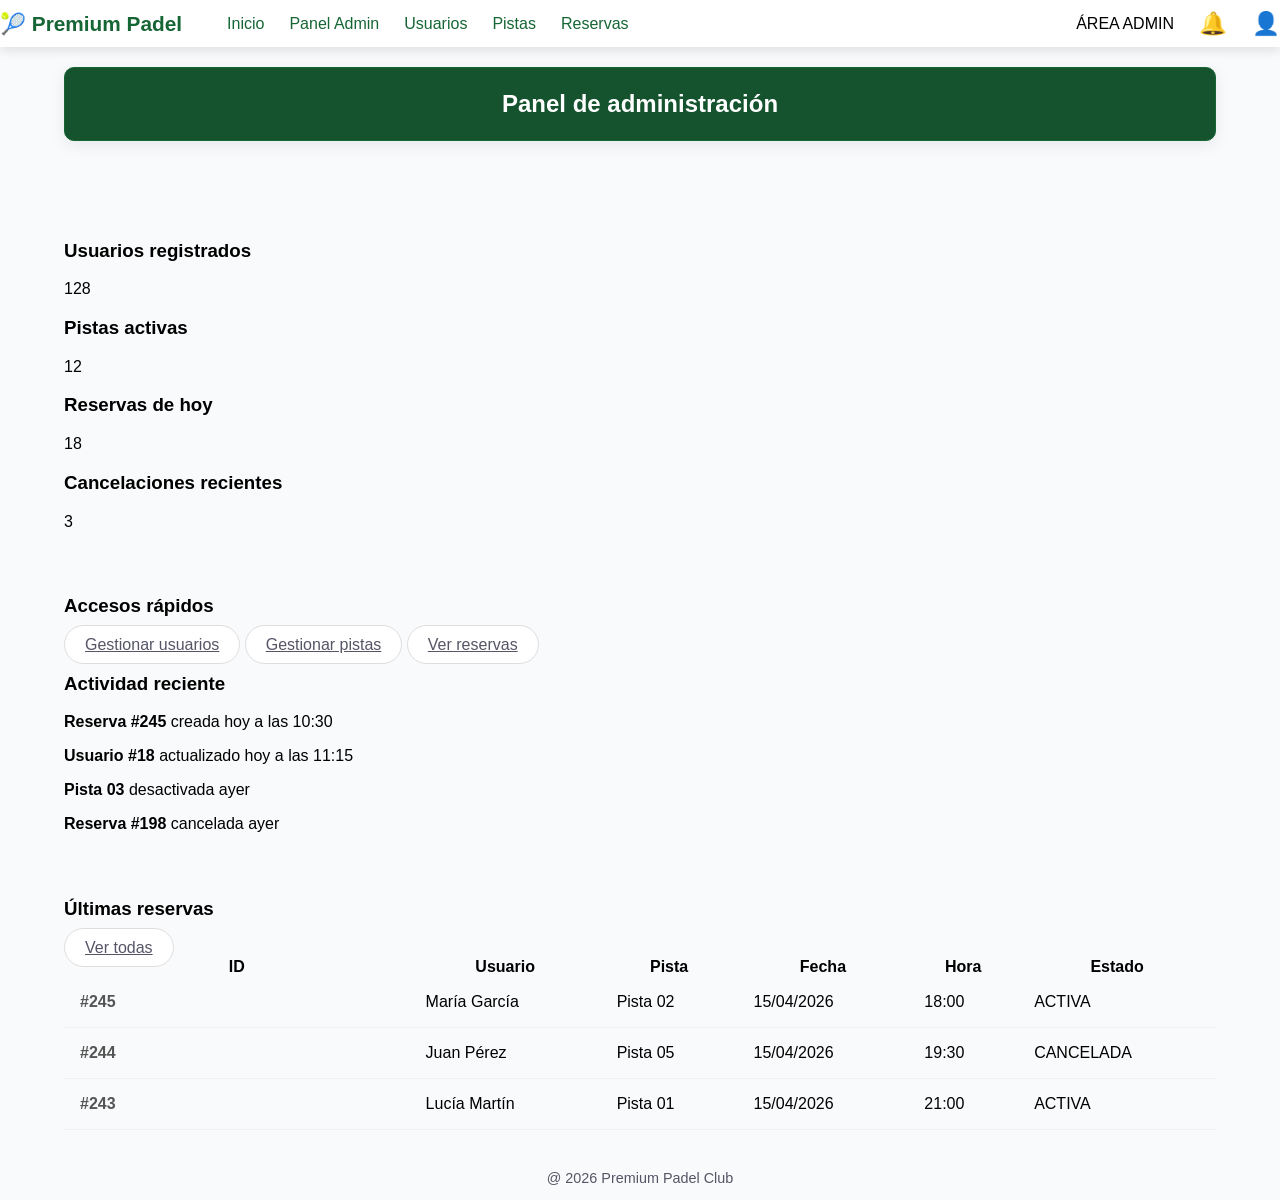
==== mvc/src/main/resources/static/admin.html @ 9adef2c6 "primer commit" ====
<!DOCTYPE html>
<html lang="es">
    <head>
        <meta charset="UTF-8">
        <meta name="viewport" content="width=device-width, initial-scale=1.0">
        <title>Panel de admin</title>
        <link rel="stylesheet" href="styles.css">
        <link rel="icon" type="image/png" href="src/Captura de pantalla 2026-04-15 171537.png">
    </head>
    <body>
        <header class="cabecera">
            <div class="nav-grupo">
                <span class="logo">&#127934 Premium Padel</span>
                <a href="index.html" class="nav-link">Inicio</a>
                <a href="admin.html" class="nav-link">Panel Admin</a>
                <a href="adminUsuarios.html" class="nav-link">Usuarios</a>
                <a href="adminPistas.html" class="nav-link">Pistas</a>
                <a href="adminReservas.html" class="nav-link">Reservas</a>
            </div>
            <div class="nav-grupo">
                <span class="admin-badge">ÁREA ADMIN</span>
                <a href="notificaciones.html" class="nav-link icono">&#128276</a>
                <a href="perfil.html" class="nav-link icono">&#128100</a>
            </div>
        </header>
        <div class="espacio"></div>
        <main class="contenedor-principal admin-dashboard">
            <section class="intro">
                <h2>Panel de administración</h2>
            </section>
            <div class="espacio"></div>
            <section class="admin-resumen">
                <article class="admin-card-resumen">
                    <h3>Usuarios registrados</h3>
                    <p class="dato-admin">128</p>
                </article>

                <article class="admin-card-resumen">
                    <h3>Pistas activas</h3>
                    <p class="dato-admin">12</p>
                </article>

                <article class="admin-card-resumen">
                    <h3>Reservas de hoy</h3>
                    <p class="dato-admin">18</p>
                </article>

                <article class="admin-card-resumen">
                    <h3>Cancelaciones recientes</h3>
                    <p class="dato-admin">3</p>
                </article>
            </section>

            <section class="admin-panel-central">
                <article class="admin-bloque">
                    <div class="admin-bloque-cabecera">
                        <h3>Accesos rápidos</h3>
                    </div>
                    <div class="admin-acciones">
                        <a href="adminUsuarios.html" class="btn-filtro">Gestionar usuarios</a>
                        <a href="adminPistas.html" class="btn-filtro">Gestionar pistas</a>
                        <a href="adminReservas.html" class="btn-filtro">Ver reservas</a>
                    </div>
                </article>

                <article class="admin-bloque">
                    <div class="admin-bloque-cabecera">
                        <h3>Actividad reciente</h3>
                    </div>
                    <div class="admin-actividad">
                        <p><strong>Reserva #245</strong> creada hoy a las 10:30</p>
                        <p><strong>Usuario #18</strong> actualizado hoy a las 11:15</p>
                        <p><strong>Pista 03</strong> desactivada ayer</p>
                        <p><strong>Reserva #198</strong> cancelada ayer</p>
                    </div>
                </article>
            </section>
            <section class="admin-bloque admin-tabla-bloque">
                <div class="admin-bloque-cabecera">
                    <h3>Últimas reservas</h3>
                    <a href="adminReservas.html" class="btn-filtro">Ver todas</a>
                </div>

                <div class="tabla-admin-wrapper">
                    <table class="tabla-admin">
                        <thead>
                            <tr>
                                <th>ID</th>
                                <th>Usuario</th>
                                <th>Pista</th>
                                <th>Fecha</th>
                                <th>Hora</th>
                                <th>Estado</th>
                            </tr>
                        </thead>
                        <tbody>
                            <tr>
                                <td>#245</td>
                                <td>María García</td>
                                <td>Pista 02</td>
                                <td>15/04/2026</td>
                                <td>18:00</td>
                                <td><span class="estado-admin estado-activa">ACTIVA</span></td>
                            </tr>
                            <tr>
                                <td>#244</td>
                                <td>Juan Pérez</td>
                                <td>Pista 05</td>
                                <td>15/04/2026</td>
                                <td>19:30</td>
                                <td><span class="estado-admin estado-cancelada">CANCELADA</span></td>
                            </tr>
                            <tr>
                                <td>#243</td>
                                <td>Lucía Martín</td>
                                <td>Pista 01</td>
                                <td>15/04/2026</td>
                                <td>21:00</td>
                                <td><span class="estado-admin estado-activa">ACTIVA</span></td>
                            </tr>
                        </tbody>
                    </table>
                </div>
            </section>
        </main>
    </body>        
    <footer class="login-footer">
        <p>@ 2026 Premium Padel Club</p>
    </footer>
</html>
---- mvc/src/main/resources/static/styles.css ----
.contenedor-principal{
    width: 90%;
    max-width: 1240px;
    margin: 0 auto 40px auto;
}

.mapa{
    width: 100%;
    height:600px;
    margin-bottom: 30px;
}

.mapa img{
    width: 100%;
    height: 100%;
    object-fit: contain;
    padding-bottom: 30px;
}

.mapa h2{
    color: #166534;
    text-align: center;
}


.filtro-oculto{
    display: none;
}

.menu-filtros{
    display: flex;
    justify-content: center;
    gap: 15px;
    margin: 60px 10px;
    flex-wrap: wrap;
}

.btn-filtro{
    padding: 10px 20px;
    background-color: #fff;
    border: 1px solid #ddd;
    border-radius: 20px;
    cursor: pointer;
    font-weight: 500;
    color: #556;
    transition: all 0.3s ease;
}

.btn-filtro:hover{
    border-color: #166534;
    color:#166534;
}

#filtro-todas:checked ~ .menu-filtros label[for="filtro-todas"],
#filtro-interior:checked ~ .menu-filtros label[for="filtro-interior"],
#filtro-techo:checked ~ .menu-filtros label[for="filtro-techo"],
#filtro-sin:checked ~ .menu-filtros label[for="filtro-sin"],
#filtro-actuales:checked ~ .menu-filtros label[for="filtro-actuales"],
#filtro-anteriores:checked ~ .menu-filtros label[for="filtro-anteriores"],
#filtro-todas:checked ~ .menu-filtros label[for="filtro-todas"]{
    background-color: #166534;
    color: white;
    border-color: #166534;
}

#filtro-interior:checked ~ .pistas .card:not(.tipo-interior){
    display: none;
}

#filtro-techo:checked ~ .pistas .card:not(.tipo-techo){
    display: none;
}

#filtro-sin:checked ~ .pistas .card:not(.tipo-sin){
    display: none;
}

#filtro-anteriores:checked ~ .lista-reservas .card-reserva:not(.tipo-anterior){
    display: none;
}
#filtro-actuales:checked ~ .lista-reservas .card-reserva:not(.tipo-actual){
    display: none;
}

.pistas{
    width: 90%;
    max-width: 1240px;
    display: grid;
    margin: 0 auto;
    grid-template-columns: 1fr;
    grid-template-rows: auto;
    position: relative;
    column-gap: 20px;
}

@media only screen and (max-width: 899px){
    .cabecera{
        flex-direction: column;
        grid-area: 20px;
        padding: 20px 10px;
        text-align: center;
    }

    .nav-grupo{
        flex-direction: column;
        width: 100%;
        gap: 15px;
    }

    .logo{
        margin-right: 0;
        margin-bottom: 5px;
        font-size: 1.5rem;
    }

    .nav-link{
        font-size: 1.1rem;
        width: 100%;
    }
}
@media only screen and (min-width: 900px){
    .pistas{
        grid-template-columns: repeat(2, 1fr);
    }
}
@media only screen and (min-width: 1500px){
    .pistas{
        grid-template-columns:repeat(3, 1fr);
    }
}

.info-pist{
    display: flex;
    justify-content: space-between;
    align-items: center;
    margin: 0;
    border: 1px solid #eee;
    padding: 10px 10px;
}

.card{
    display: flex;
    flex-direction: column;
    width:100%;
    border-radius: 10px;
    box-shadow: 0 4px 15px rgba(0,0,0,0.05);
    overflow: hidden;
    margin-bottom: 40px;
}

.imagen-pist{
    position: relative;
    width: 100%;
    height: 220px;
    overflow: hidden;
    margin: 0;
}

.foto-principal, .foto-secundaria{
    position: absolute;
    top: 0;
    left: 0;
    width: 100%;
    height: 100%;
    object-fit: cover;
    object-position: center;
    transition: opacity 0.3s ease;
}

.foto-secundaria{
    opacity: 0;
}

.flecha{
    position: absolute;
    top: 50%;
    transform: translateY(-50%);
    z-index: 10;
    background-color: #ddd4;
    width: 35px;
    height: 35px;
    border: none;
    cursor: pointer;
}

.flecha:hover{
    background-color: white;
}

.pasar-derecha{
    right: 10px;
}

.pasar-izquierda{
    left: 10px;
}

.pasar-derecha:focus ~ .foto-secundaria{
    opacity: 1;
}

.pasar-derecha:focus ~ .foto-principal{
    opacity: 0;
}

.flecha:focus{
    outline: none;
}
.horarios{
    display: grid;
    grid-template-columns: repeat(3, 1fr);
    padding: 15px 15px;
    position: relative;
}

.hora-disponible{
    background-color: #ada;
    border: none;
    border-radius: 2px;
    cursor: pointer;
    color: #fff;
    padding: 10px;
}

.hora-ocupada{
    background-color: #daa;
    border: none;
    border-radius: 2px;
    color: #ddd;
    padding: 10px;
}

.hora-disponible:hover{
    border: 1px solid #166534;
    color: #166534;
}

/*Login*/
body {
  margin: 0;
  font-family: sans-serif;
  background-color: #f9fafb;
}

.login-container {
  max-width: 420px;
  margin: 80px auto;
  background-color: #fff;
  border: 1px solid #eee;
  border-radius: 10px;
  box-shadow: 0 4px 15px rgba(0,0,0,0.05);
  padding: 2.5rem 2rem;
}

.login-container h2 {
  color: #166534;
  text-align: center;
  margin-bottom: 1.8rem;
}

.form-group {
  display: flex;
  flex-direction: column;
  margin-bottom: 1.2rem;
}

.form-group label {
  margin-bottom: 0.4rem;
  font-weight: 500;
  color: #556;
}

.form-group input {
  padding: 0.65rem 0.9rem;
  border: 1px solid #ddd;
  border-radius: 20px;   /* mismo radio que btn-filtro */
  font-size: 1rem;
  color: #333;
  transition: border-color 0.3s ease;
  outline: none;
}

.form-group input:focus {
  border-color: #166534;
}

.btn-login {
  width: 100%;
  padding: 10px 20px;
  background-color: #166534;
  color: white;
  border: 1px solid #166534;
  border-radius: 20px;
  cursor: pointer;
  font-weight: 500;
  font-size: 1rem;
  transition: all 0.3s ease;
  margin-top: 0.5rem;
}

.btn-login:hover {
  background-color: #fff;
  color: #166534;
}

.login-footer {
  text-align: center;
  margin-top: 1.2rem;
  color: #556;
  font-size: 0.9rem;
}

.login-footer a {
  color: #166534;
  text-decoration: none;
  font-weight: 500;
}

.login-footer a:hover {
  text-decoration: underline;
}

.footer {
  text-align: center;
  padding: 1rem;
  margin-top: 2rem;
  color: #888;
  font-size: 0.8rem;
}

.footer-link {
  color: #aaa;
  text-decoration: none;
}

.footer-link:hover {
  color: #166534;
  text-decoration: underline;
}

/*SignIn*/
.Signin-container {
  max-width: 420px;
  margin: 60px auto;
  background-color: #fff;
  border: 1px solid #eee;
  border-radius: 10px;
  box-shadow: 0 4px 15px rgba(0,0,0,0.05);
  padding: 2.5rem 2rem;
}

.Signin-container h2 {
  color: #166534;
  text-align: center;
  margin-bottom: 1.8rem;
}

.card-reserva{
    display: flex;
    justify-content: space-between;
    align-items: center;
    background-color: #fff;
    border: 1px solid #ddd;
    border-radius: 10px;
    padding: 25px;
    box-shadow: 0 4px 15px rgba(0,0,0,0.05);
    transition: transform 0.2s ease, box-shadow 0.2s ease;
}

.card-reserva:hover{
    transform: translateY(-2px);
    box-shadow: 0 8px 15px rgba(0,0,0,0.08);
}

.reserva-info{
    display: flex;
    flex-direction: column;
    gap: 8px;
}

.reserva-info h3{
    margin: 0;
    color: #166534;
    font-size: 1.25rem;
}

.fecha{
    font-weight: 600;
    color: #166534;
    font-size: 1rem;
}
.btn-cancelar, .btn-accion, .btn-cancelar-antiguo{
    padding: 10px 18px;
    border-radius: 8px;
    border: none;
    cursor: pointer;
    transition: all 0.2s ease;
}

.btn-accion.pagar{
    background-color: #166534;
    color: white;
    box-shadow: 0 2px 4px rgba(22, 101, 52, 0.2);
}

.btn-accion.pagar:hover{
    background-color: #14532d;
}

.btn-cancelar{
    background-color: transparent;
    color: #dc2626;
    border: 1px solid #fca5a5;
}
.btn-cancelar:hover{
    color: #fef2f2;
    border-color: #dc2626;
}


.lista-reservas{
    display: flex;
    flex-direction: column;
    gap: 20px;
    width: 90%;
    max-width: 900px;
    margin: 0 auto;
}

.reserva-estado{
    display: flex;
    align-items: center;
    gap: 10px;
}

.btn-cancelar-antiguo{
    background-color: #fca5a5;
    border: 1px solid #fca5a5;
    color: #ddd;
    padding: 10px;
    cursor: not-allowed;
}

.intro{
    display: flex;
    flex-direction: column;
    background-color: #14532d;
    color: white;
    text-align: center;
    border-radius: 10px;
    padding: 2px 2px;
    border: 1px solid #166534;
    box-shadow: 0 4px 15px rgba(0,0,0,0.08);
}

.tipo-anterior{
    background-color: #ddd;
}

.fecha-reserva{
    margin: 0 auto;
    margin-top: 10px;
    padding: 10px 2px;
    border: 1px solid rgba(0,0,0,0.05);
    border-radius: 10px;
    box-shadow: 0 4px 15px rgba(0,0,0,0.08);
    width: 90%;
    text-align: center;
}

.cabecera{
    background-color: #fff;
    padding: 10px 0;
    box-shadow: 0 4px 10px rgba(0,0,0,0.1);
    width: 100%;
    box-sizing: border-box;

    display: flex;
    flex-direction: row;
    justify-content: space-between;
    align-items: center;

    position: sticky;
    top: 0;
    z-index: 1000;
}

.nav-grupo{
    display: flex;
    flex-direction: row;
    align-items: center;
    gap: 25px;
}

.logo{
    font-size: 1.3rem;
    font-weight: 800;
    color: #166534;
    margin-right: 20px;
    white-space: nowrap;
}

.nav-link{
    color: #166534;
    text-decoration: none;
    font-size: 1rem;
    transition: all 0.2s ease;
}

.nav-link:hover{
    transform: scale(1.05);
}

.icono{
    font-size: 1.4rem;
}

.espacio{
    height: 20px;
}
/* 1. SECCIÓN SUPERIOR (Foto + Textos) */

.espacio-perfil {
    display: grid;
    /* Columna 1 para foto (20%), Columna 2 para textos (80%) */
    grid-template-columns: 20% 80%; 
    gap: 2rem;
    border-bottom: 1px solid #eee; 
    border-radius: 12px; /* Esquinas muy redondeadas */
    padding: 3rem 2rem; /* Mucho padding vertical para dar altura */
    margin: 2rem; /* Separación del resto de la página */
    align-items: center; /* Centrado horizontal */
    justify-content: left; /* Centrado vertical */
    text-align: left;    
}

.foto-perfil {
    grid-column: 1;
    /* Ajustamos el tamaño para que no sea gigante */
    width: 80%; 
    height: auto;
    object-fit: cover; /* Para que la foto no se deforme al ser circular */
    border-radius: 50%;
}

/* Contenedor de los textos a la derecha de la foto */
.Descripcion-pagina {
    grid-column: 2;
    display: flex;
    flex-direction: column;
    gap: 0.5rem;
    margin-left: 20px;
}
.admin-dashboard{
    display: flex;
    flex-direction: column;
    gap: 30px;
}


/* El H2 "Hola Maria" */
.Descripcion-pagina h2 {
    margin: 0;
    font-size: 1.5rem;
}

/* 2. SECCIÓN INFERIOR (Información Personal) */
.informacion-personal {
    

    width: 90%;
    display: flex;
    flex-direction: column;
    text-align: center;
    border-radius: 10px;
    padding: 2px 2px;
    margin: 0 auto; 
    border: 1px solid #166534;
    box-shadow: 0 4px 15px rgba(0,0,0,0.08);
}

.informacion-personal h3 {
    font-size: 1.8rem;
    margin-bottom: 1.5rem;
    color: #333;
    align-items: center;
}

/* Estilo de la tabla para que ocupe su propio espacio */
table {
    width: 100%;
    border-collapse: collapse;
}

td {
    padding: 1rem;
    border-bottom: 1px solid #f0f0f0;
}

/* Estilo para las etiquetas (DNI, Nombre, etc) */
td:first-child {
    font-weight: bold;
    width: 30%;
    color: #555;
}

/* Botón centrado */
.guardar-cambios {
    display: block;
    margin: 3rem auto;
    padding: 1rem 3rem;
    background-color: #239c51;
    color: white;
    border: none;
    border-radius: 8px;
    font-weight: bold;
    cursor: pointer;
}


/* El contenedor principal de la notificación */
.card-notificacion {
    background: #fff;
    border-radius: 12px;
    padding: 1.5rem;
    box-shadow: 0 4px 6px rgba(0,0,0,0.1);
    margin-bottom: 2rem;
}
.lista-reservas article:first-of-type {
    margin-top: 3rem; /* Ajusta este valor (rem o px) según el espacio que quieras */
}
/* Columna de Información (Izquierda) */
.notificacion-info {
    display: flex;
    flex-direction: column;
    gap: 1.2rem;
}

.notificacion-info h3 {
    margin: 0;
    color: #333;
    font-size: 1.2rem;
}

.fecha-notif {
    display: block;
    font-weight: bold;
    color: #1a4d2e; /* Verde Premium */
    margin-top: 0.5rem;
}

.detalle-notif {
    display: block;
    color: #666;
    font-size: 0.9rem;
    margin-bottom: 0.5rem;
}

/* Columna de Estados y Botones (Derecha) */
.notificacion-estado {
    display: flex;
    flex-direction: column;
    align-items: flex-end; /* Empuja todo a la derecha */
    gap: 1rem;
}

/* Etiquetas de estado */
.estado-notif {
    padding: 0.3rem 0.8rem;
    border-radius: 20px;
    font-size: 0.8rem;
    font-weight: bold;
}

.estado-notif.finalizado { background: #e0e0e0; color: #666; }
.estado-notif.pendiente { background: #fff3cd; color: #856404; }

/* Botones de acción */
.btn-borrar, .btn-accion {
    padding: 0.5rem 1rem;
    border-radius: 6px;
    border: none;
    cursor: pointer;
    font-weight: bold;
    transition: 0.3s ease;
}

.btn-borrar {
    background-color: #ff4d4d;
    color: white;
}

.btn-accion.pagar {
    background-color: #28a745;
    color: white;
}

.btn-borrar:hover {
    background-color: #cc0000;
}
.admin-toolbar{
    flex-wrap: wrap;
}

.admin-menu-filtros{
    justify-content: flex-start;
    margin: 0;
}

.btn-admin-principal{
    background-color: #166534;
    color: white;
    border-color: #166534;
}

.btn-admin-principal:hover{
    background-color: white;
    color: #166534;
}

.acciones-tabla{
    display: flex;
    align-items: center;
    gap: 18px;
    white-space: nowrap;
}

.accion-tabla{
    text-decoration: none;
    font-weight: 600;
    font-size: 0.95rem;
    display: inline-block;
}

.accion-tabla:hover{
    text-decoration: underline;
}

.accion-tabla.editar{
    color: #166534;
}

.estado-inactiva{
    background-color: #f3f4f6;
    color: #6b7280;
}

#admin-todas:checked ~ .admin-bloque .admin-menu-filtros label[for="admin-todas"],
#admin-activas:checked ~ .admin-bloque .admin-menu-filtros label[for="admin-activas"],
#admin-inactivas:checked ~ .admin-bloque .admin-menu-filtros label[for="admin-inactivas"]{
    background-color: #166534;
    color: white;
    border-color: #166534;
}

#admin-activas:checked ~ .admin-bloque .tabla-pistas-admin .fila-pista-admin.inactiva{
    display: none;
}

#admin-inactivas:checked ~ .admin-bloque .tabla-pistas-admin .fila-pista-admin.activa{
    display: none;
}

.admin-formulario-bloque{
    max-width: 760px;
    margin: 0 auto 40px auto;
    background-color: #fff;
    border: 1px solid #ddd;
    border-radius: 10px;
    padding: 30px;
    box-shadow: 0 4px 15px rgba(0,0,0,0.05);
}

.admin-formulario-header{
    display: flex;
    justify-content: space-between;
    align-items: center;
    gap: 15px;
    margin-bottom: 25px;
    flex-wrap: wrap;
}

.admin-formulario-header h3{
    margin: 0;
    color: #166534;
}

.admin-formulario-pista{
    display: grid;
    grid-template-columns: 1fr;
    gap: 18px;
}

@media only screen and (min-width: 800px){
    .admin-formulario-pista{
        grid-template-columns: 1fr 1fr;
    }

    .admin-formulario-acciones{
        grid-column: 1 / -1;
    }
}

.select-admin{
    padding: 0.65rem 0.9rem;
    border: 1px solid #ddd;
    border-radius: 20px;
    font-size: 1rem;
    color: #333;
    background-color: white;
    outline: none;
    transition: border-color 0.3s ease;
}

.select-admin:focus{
    border-color: #166534;
}

.admin-formulario-acciones{
    display: flex;
    justify-content: flex-end;
    gap: 15px;
    flex-wrap: wrap;
    margin-top: 10px;
    align-items: center;
}

.btn-guardar-pista{
    width: auto;
    min-width: 180px;
    margin-top: 0;
}

.cancelar-izquierda{
    margin-right: auto;
}

input[readonly]{
    background-color: #f3f4f6;
    color: #6b7280;
    cursor: not-allowed;
}

.rol-admin-badge{
    display: inline-block;
    padding: 6px 10px;
    border-radius: 20px;
    font-size: 0.85rem;
    font-weight: 600;
}

.rol-user-badge{
    background-color: #e5e7eb;
    color: #4b5563;
}

.rol-admin-badge-verde{
    background-color: #dcfce7;
    color: #166534;
}

#usuarios-todos:checked ~ .admin-bloque .admin-menu-filtros label[for="usuarios-todos"],
#usuarios-activos:checked ~ .admin-bloque .admin-menu-filtros label[for="usuarios-activos"],
#usuarios-inactivos:checked ~ .admin-bloque .admin-menu-filtros label[for="usuarios-inactivos"],
#usuarios-admins:checked ~ .admin-bloque .admin-menu-filtros label[for="usuarios-admins"],
#usuarios-users:checked ~ .admin-bloque .admin-menu-filtros label[for="usuarios-users"]{
    background-color: #166534;
    color: white;
    border-color: #166534;
}

#usuarios-activos:checked ~ .admin-bloque .tabla-usuarios-admin .fila-usuario-admin.inactivo{
    display: none;
}

#usuarios-inactivos:checked ~ .admin-bloque .tabla-usuarios-admin .fila-usuario-admin.activo{
    display: none;
}

#usuarios-admins:checked ~ .admin-bloque .tabla-usuarios-admin .fila-usuario-admin:not(.rol-admin){
    display: none;
}

#usuarios-users:checked ~ .admin-bloque .tabla-usuarios-admin .fila-usuario-admin:not(.rol-user){
    display: none;
}
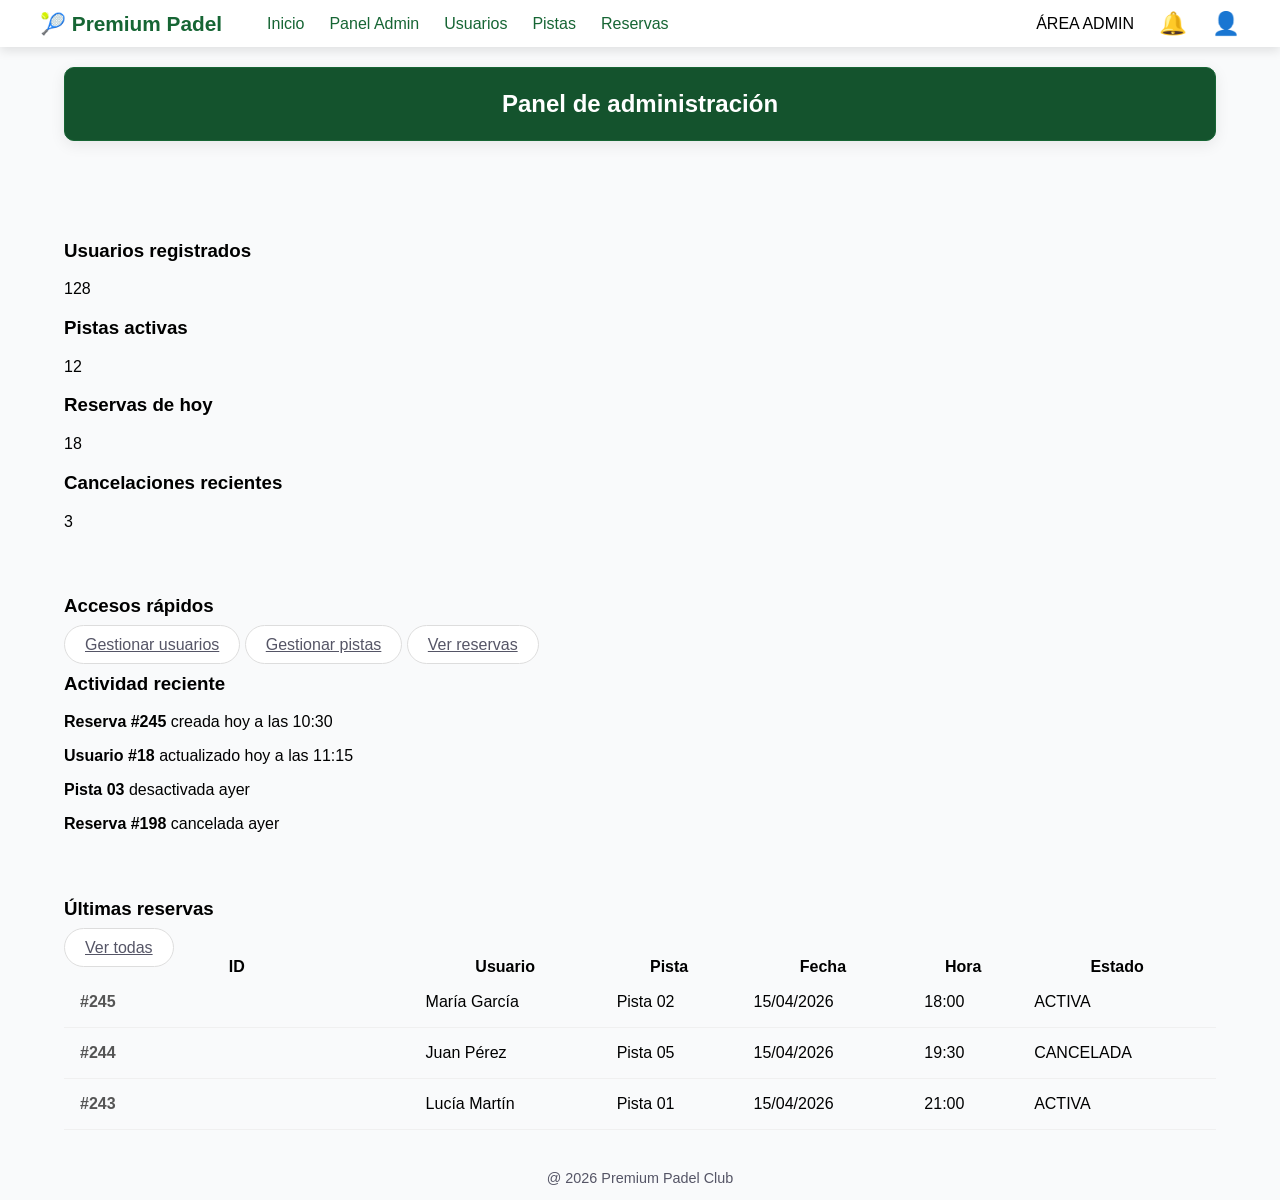
==== commit 453ed124: "añadido link a index.html desde logo cabecera" ====
--- a/mvc/src/main/resources/static/admin.html
+++ b/mvc/src/main/resources/static/admin.html
@@ -10,7 +10,7 @@
     <body>
         <header class="cabecera">
             <div class="nav-grupo">
-                <span class="logo">&#127934 Premium Padel</span>
+                <a href="index.html" class="logo">&#127934 Premium Padel</a>
                 <a href="index.html" class="nav-link">Inicio</a>
                 <a href="admin.html" class="nav-link">Panel Admin</a>
                 <a href="adminUsuarios.html" class="nav-link">Usuarios</a>
--- a/mvc/src/main/resources/static/styles.css
+++ b/mvc/src/main/resources/static/styles.css
@@ -470,7 +470,7 @@
 
 .cabecera{
     background-color: #fff;
-    padding: 10px 0;
+    padding: 10px 40px;
     box-shadow: 0 4px 10px rgba(0,0,0,0.1);
     width: 100%;
     box-sizing: border-box;
@@ -498,6 +498,8 @@
     color: #166534;
     margin-right: 20px;
     white-space: nowrap;
+    text-decoration: none;
+    cursor: pointer;
 }
 
 .nav-link{
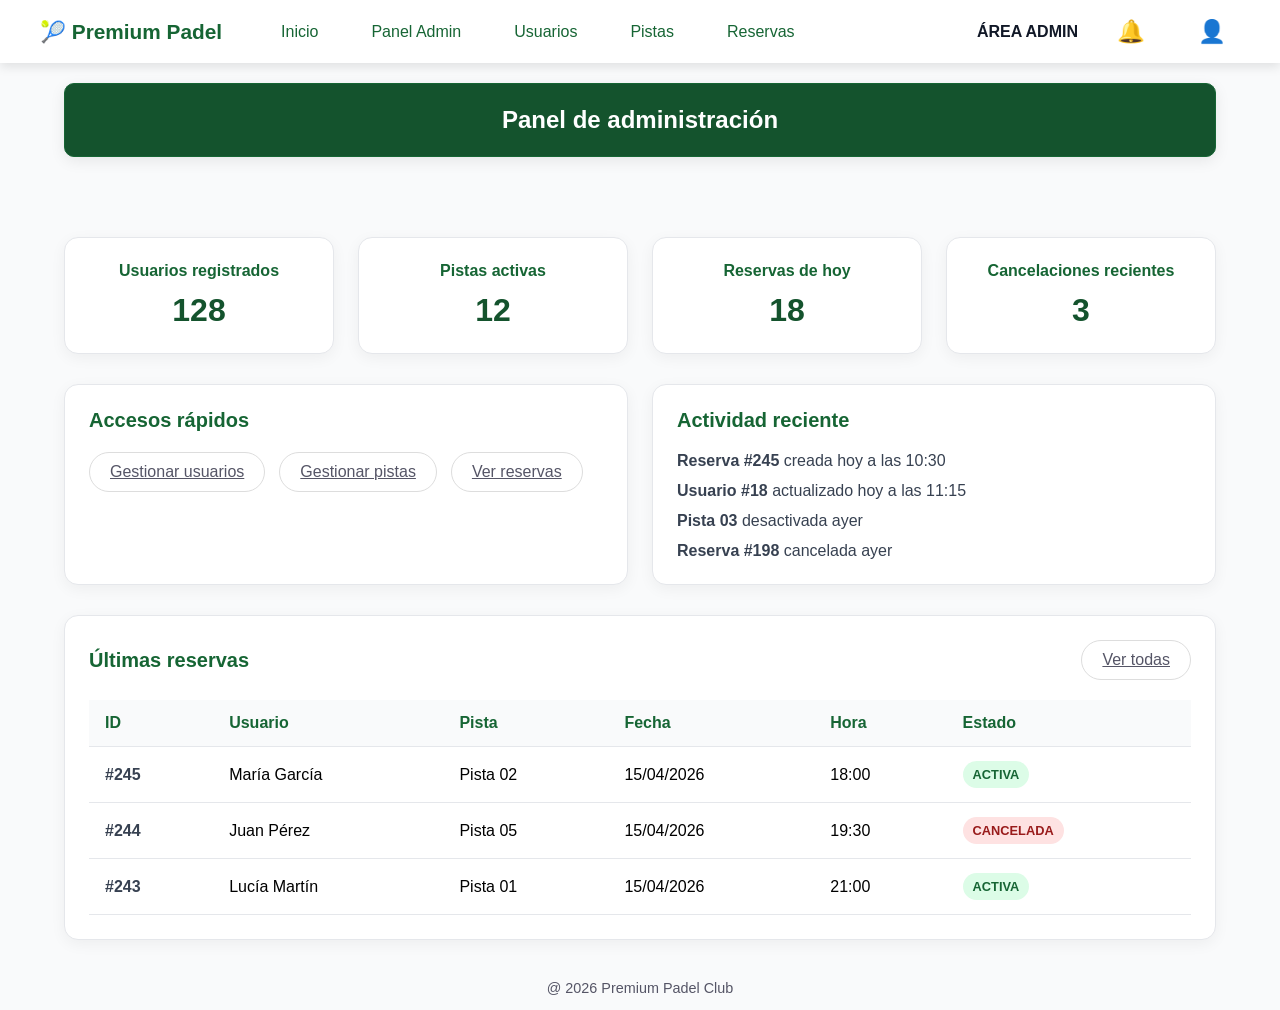
==== commit 87395428: "admin hecho" ====
--- a/mvc/src/main/resources/static/admin.html
+++ b/mvc/src/main/resources/static/admin.html
@@ -123,6 +123,7 @@
                 </div>
             </section>
         </main>
+        <script src="admin.js"></script>
     </body>        
     <footer class="login-footer">
         <p>@ 2026 Premium Padel Club</p>
--- a/mvc/src/main/resources/static/styles.css
+++ b/mvc/src/main/resources/static/styles.css
@@ -1,33 +1,107 @@
-.contenedor-principal{
+/* =========================
+   BASE / LAYOUT GENERAL
+   ========================= */
+
+body {
+    margin: 0;
+    font-family: sans-serif;
+    background-color: #f9fafb;
+}
+
+.contenedor-principal {
     width: 90%;
     max-width: 1240px;
     margin: 0 auto 40px auto;
 }
 
-.mapa{
+.espacio {
+    height: 20px;
+}
+
+/* =========================
+   CABECERA / NAVBAR
+   ========================= */
+
+.cabecera {
+    background-color: #fff;
+    padding: 10px 40px;
+    box-shadow: 0 4px 10px rgba(0,0,0,0.1);
     width: 100%;
-    height:600px;
-    margin-bottom: 30px;
-}
-
-.mapa img{
-    width: 100%;
-    height: 100%;
-    object-fit: contain;
-    padding-bottom: 30px;
-}
-
-.mapa h2{
-    color: #166534;
-    text-align: center;
-}
-
-
-.filtro-oculto{
+    box-sizing: border-box;
+
+    display: flex;
+    flex-direction: row;
+    justify-content: space-between;
+    align-items: center;
+
+    position: sticky;
+    top: 0;
+    z-index: 1000;
+}
+
+.nav-grupo {
+    display: flex;
+    flex-direction: row;
+    align-items: center;
+    gap: 25px;
+}
+
+.logo {
+    font-size: 1.3rem;
+    font-weight: 800;
+    color: #166534;
+    margin-right: 20px;
+    white-space: nowrap;
+    text-decoration: none;
+    cursor: pointer;
+}
+
+.nav-link {
+    color: #166534;
+    text-decoration: none;
+    font-size: 1rem;
+    transition: all 0.2s ease;
+    padding: 8px 14px;
+    border-radius: 20px;
+}
+
+.nav-link:hover {
+    transform: scale(1.05);
+}
+
+.nav-activo {
+    background-color: #166534;
+    color: white !important;
+}
+
+.logo.nav-activo {
+    background-color: transparent;
+    color: #166534 !important;
+    padding: 0;
+}
+
+.icono {
+    font-size: 1.4rem;
+}
+
+.icono.nav-activo {
+    padding: 6px 10px;
+}
+
+.admin-badge {
+    font-weight: 700;
+    color: #111827;
+}
+
+/* =========================
+   FILTROS / BOTONES GENERALES
+   ========================= */
+
+.filtro-oculto {
     display: none;
 }
 
-.menu-filtros{
+.menu-filtros {
     display: flex;
     justify-content: center;
     gap: 15px;
@@ -35,7 +109,7 @@
     flex-wrap: wrap;
 }
 
-.btn-filtro{
+.btn-filtro {
     padding: 10px 20px;
     background-color: #fff;
     border: 1px solid #ddd;
@@ -46,43 +120,102 @@
     transition: all 0.3s ease;
 }
 
-.btn-filtro:hover{
+.btn-filtro:hover {
     border-color: #166534;
-    color:#166534;
-}
-
+    color: #166534;
+}
+
+.btn-admin-principal {
+    background-color: #166534;
+    color: white;
+    border-color: #166534;
+}
+
+.btn-admin-principal:hover {
+    background-color: white;
+    color: #166534;
+}
+
+/* Filtros antiguos de reservas/pistas públicas */
 #filtro-todas:checked ~ .menu-filtros label[for="filtro-todas"],
 #filtro-interior:checked ~ .menu-filtros label[for="filtro-interior"],
 #filtro-techo:checked ~ .menu-filtros label[for="filtro-techo"],
 #filtro-sin:checked ~ .menu-filtros label[for="filtro-sin"],
 #filtro-actuales:checked ~ .menu-filtros label[for="filtro-actuales"],
-#filtro-anteriores:checked ~ .menu-filtros label[for="filtro-anteriores"],
-#filtro-todas:checked ~ .menu-filtros label[for="filtro-todas"]{
+#filtro-anteriores:checked ~ .menu-filtros label[for="filtro-anteriores"] {
     background-color: #166534;
     color: white;
     border-color: #166534;
 }
 
-#filtro-interior:checked ~ .pistas .card:not(.tipo-interior){
+#filtro-interior:checked ~ .pistas .card:not(.tipo-interior) {
     display: none;
 }
 
-#filtro-techo:checked ~ .pistas .card:not(.tipo-techo){
+#filtro-techo:checked ~ .pistas .card:not(.tipo-techo) {
     display: none;
 }
 
-#filtro-sin:checked ~ .pistas .card:not(.tipo-sin){
+#filtro-sin:checked ~ .pistas .card:not(.tipo-sin) {
     display: none;
 }
 
-#filtro-anteriores:checked ~ .lista-reservas .card-reserva:not(.tipo-anterior){
+#filtro-anteriores:checked ~ .lista-reservas .card-reserva:not(.tipo-anterior) {
     display: none;
 }
-#filtro-actuales:checked ~ .lista-reservas .card-reserva:not(.tipo-actual){
+
+#filtro-actuales:checked ~ .lista-reservas .card-reserva:not(.tipo-actual) {
     display: none;
 }
 
-.pistas{
+/* =========================
+   MAPA / PISTAS PÚBLICAS
+   ========================= */
+
+.mapa {
+    width: 100%;
+    margin: 30px 0;          /* ← SIN height fijo */
+    text-align: center;
+}
+
+.mapa img {
+    width: 100%;
+    max-height: 500px;       /* ← tope de altura, pero NO obligatorio */
+    height: auto;            /* ← la imagen se autoescala manteniendo proporción */
+    object-fit: contain;
+    display: block;
+}
+
+.mapa h2 {
+    color: #166534;
+    text-align: center;
+}
+
+.hero-inicio {
+    margin-bottom: 20px;
+}
+
+.acciones-inicio {
+    margin: 30px 10px;
+}
+
+.imagen-inicio {
+    margin-bottom: 40px;
+}
+
+.imagen-inicio img {
+    width: 90%;
+    max-width: 1200px;
+    max-height: 360px;
+    margin: 0 auto 30px auto;
+    object-fit: cover;
+}
+
+.tarjeta-inicio[hidden] {
+    display: none;
+}
+
+.pistas {
     width: 90%;
     max-width: 1240px;
     display: grid;
@@ -93,43 +226,7 @@
     column-gap: 20px;
 }
 
-@media only screen and (max-width: 899px){
-    .cabecera{
-        flex-direction: column;
-        grid-area: 20px;
-        padding: 20px 10px;
-        text-align: center;
-    }
-
-    .nav-grupo{
-        flex-direction: column;
-        width: 100%;
-        gap: 15px;
-    }
-
-    .logo{
-        margin-right: 0;
-        margin-bottom: 5px;
-        font-size: 1.5rem;
-    }
-
-    .nav-link{
-        font-size: 1.1rem;
-        width: 100%;
-    }
-}
-@media only screen and (min-width: 900px){
-    .pistas{
-        grid-template-columns: repeat(2, 1fr);
-    }
-}
-@media only screen and (min-width: 1500px){
-    .pistas{
-        grid-template-columns:repeat(3, 1fr);
-    }
-}
-
-.info-pist{
+.info-pist {
     display: flex;
     justify-content: space-between;
     align-items: center;
@@ -138,17 +235,17 @@
     padding: 10px 10px;
 }
 
-.card{
+.card {
     display: flex;
     flex-direction: column;
-    width:100%;
+    width: 100%;
     border-radius: 10px;
     box-shadow: 0 4px 15px rgba(0,0,0,0.05);
     overflow: hidden;
     margin-bottom: 40px;
 }
 
-.imagen-pist{
+.imagen-pist {
     position: relative;
     width: 100%;
     height: 220px;
@@ -156,22 +253,24 @@
     margin: 0;
 }
 
-.foto-principal, .foto-secundaria{
+.foto-principal,
+.foto-secundaria {
     position: absolute;
     top: 0;
     left: 0;
     width: 100%;
     height: 100%;
+
     object-fit: cover;
     object-position: center;
     transition: opacity 0.3s ease;
 }
 
-.foto-secundaria{
+.foto-secundaria {
     opacity: 0;
 }
 
-.flecha{
+.flecha {
     position: absolute;
     top: 50%;
     transform: translateY(-50%);
@@ -183,37 +282,38 @@
     cursor: pointer;
 }
 
-.flecha:hover{
+.flecha:hover {
     background-color: white;
 }
 
-.pasar-derecha{
+.pasar-derecha {
     right: 10px;
 }
 
-.pasar-izquierda{
+.pasar-izquierda {
     left: 10px;
 }
 
-.pasar-derecha:focus ~ .foto-secundaria{
+.pasar-derecha:focus ~ .foto-secundaria {
     opacity: 1;
 }
 
-.pasar-derecha:focus ~ .foto-principal{
+.pasar-derecha:focus ~ .foto-principal {
     opacity: 0;
 }
 
-.flecha:focus{
+.flecha:focus {
     outline: none;
 }
-.horarios{
+
+.horarios {
     display: grid;
     grid-template-columns: repeat(3, 1fr);
     padding: 15px 15px;
     position: relative;
 }
 
-.hora-disponible{
+.hora-disponible {
     background-color: #ada;
     border: none;
     border-radius: 2px;
@@ -222,7 +322,7 @@
     padding: 10px;
 }
 
-.hora-ocupada{
+.hora-ocupada {
     background-color: #daa;
     border: none;
     border-radius: 2px;
@@ -230,132 +330,122 @@
     padding: 10px;
 }
 
-.hora-disponible:hover{
+.hora-disponible:hover {
     border: 1px solid #166534;
     color: #166534;
 }
 
-/*Login*/
-body {
-  margin: 0;
-  font-family: sans-serif;
-  background-color: #f9fafb;
-}
-
-.login-container {
-  max-width: 420px;
-  margin: 80px auto;
-  background-color: #fff;
-  border: 1px solid #eee;
-  border-radius: 10px;
-  box-shadow: 0 4px 15px rgba(0,0,0,0.05);
-  padding: 2.5rem 2rem;
-}
-
-.login-container h2 {
-  color: #166534;
-  text-align: center;
-  margin-bottom: 1.8rem;
+/* =========================
+   LOGIN / SIGN IN
+   ========================= */
+
+.login-container,
+.Signin-container {
+    max-width: 420px;
+    margin: 80px auto;
+    background-color: #fff;
+    border: 1px solid #eee;
+    border-radius: 10px;
+    box-shadow: 0 4px 15px rgba(0,0,0,0.05);
+    padding: 2.5rem 2rem;
+}
+
+.Signin-container {
+    margin: 60px auto;
+}
+
+.login-container h2,
+.Signin-container h2 {
+    color: #166534;
+    text-align: center;
+    margin-bottom: 1.8rem;
 }
 
 .form-group {
-  display: flex;
-  flex-direction: column;
-  margin-bottom: 1.2rem;
+    display: flex;
+    flex-direction: column;
+    margin-bottom: 1.2rem;
 }
 
 .form-group label {
-  margin-bottom: 0.4rem;
-  font-weight: 500;
-  color: #556;
+    margin-bottom: 0.4rem;
+    font-weight: 500;
+    color: #556;
 }
 
 .form-group input {
-  padding: 0.65rem 0.9rem;
-  border: 1px solid #ddd;
-  border-radius: 20px;   /* mismo radio que btn-filtro */
-  font-size: 1rem;
-  color: #333;
-  transition: border-color 0.3s ease;
-  outline: none;
+    padding: 0.65rem 0.9rem;
+    border: 1px solid #ddd;
+    border-radius: 20px;
+    font-size: 1rem;
+    color: #333;
+    transition: border-color 0.3s ease;
+    outline: none;
 }
 
 .form-group input:focus {
-  border-color: #166534;
+    border-color: #166534;
 }
 
 .btn-login {
-  width: 100%;
-  padding: 10px 20px;
-  background-color: #166534;
-  color: white;
-  border: 1px solid #166534;
-  border-radius: 20px;
-  cursor: pointer;
-  font-weight: 500;
-  font-size: 1rem;
-  transition: all 0.3s ease;
-  margin-top: 0.5rem;
+    width: 100%;
+    padding: 10px 20px;
+    background-color: #166534;
+    color: white;
+    border: 1px solid #166534;
+    border-radius: 20px;
+    cursor: pointer;
+    font-weight: 500;
+    font-size: 1rem;
+    transition: all 0.3s ease;
+    margin-top: 0.5rem;
 }
 
 .btn-login:hover {
-  background-color: #fff;
-  color: #166534;
+    background-color: #fff;
+    color: #166534;
 }
 
 .login-footer {
-  text-align: center;
-  margin-top: 1.2rem;
-  color: #556;
-  font-size: 0.9rem;
+    text-align: center;
+    margin-top: 1.2rem;
+    color: #556;
+    font-size: 0.9rem;
 }
 
 .login-footer a {
-  color: #166534;
-  text-decoration: none;
-  font-weight: 500;
+    color: #166534;
+    text-decoration: none;
+    font-weight: 500;
 }
 
 .login-footer a:hover {
-  text-decoration: underline;
+    text-decoration: underline;
 }
 
 .footer {
-  text-align: center;
-  padding: 1rem;
-  margin-top: 2rem;
-  color: #888;
-  font-size: 0.8rem;
+    text-align: center;
+    padding: 1rem;
+    margin-top: 2rem;
+    color: #888;
+    font-size: 0.8rem;
 }
 
 .footer-link {
-  color: #aaa;
-  text-decoration: none;
+    color: #aaa;
+    text-decoration: none;
 }
 
 .footer-link:hover {
-  color: #166534;
-  text-decoration: underline;
-}
-
-/*SignIn*/
-.Signin-container {
-  max-width: 420px;
-  margin: 60px auto;
-  background-color: #fff;
-  border: 1px solid #eee;
-  border-radius: 10px;
-  box-shadow: 0 4px 15px rgba(0,0,0,0.05);
-  padding: 2.5rem 2rem;
-}
-
-.Signin-container h2 {
-  color: #166534;
-  text-align: center;
-  margin-bottom: 1.8rem;
-}
-
-.card-reserva{
+    color: #166534;
+    text-decoration: underline;
+}
+
+/* =========================
+   RESERVAS USUARIO
+   ========================= */
+
+.card-reserva {
     display: flex;
     justify-content: space-between;
     align-items: center;
@@ -367,29 +457,32 @@
     transition: transform 0.2s ease, box-shadow 0.2s ease;
 }
 
-.card-reserva:hover{
+.card-reserva:hover {
     transform: translateY(-2px);
     box-shadow: 0 8px 15px rgba(0,0,0,0.08);
 }
 
-.reserva-info{
+.reserva-info {
     display: flex;
     flex-direction: column;
     gap: 8px;
 }
 
-.reserva-info h3{
+.reserva-info h3 {
     margin: 0;
     color: #166534;
     font-size: 1.25rem;
 }
 
-.fecha{
+.fecha {
     font-weight: 600;
     color: #166534;
     font-size: 1rem;
 }
-.btn-cancelar, .btn-accion, .btn-cancelar-antiguo{
+
+.btn-cancelar,
+.btn-accion,
+.btn-cancelar-antiguo {
     padding: 10px 18px;
     border-radius: 8px;
     border: none;
@@ -397,28 +490,28 @@
     transition: all 0.2s ease;
 }
 
-.btn-accion.pagar{
+.btn-accion.pagar {
     background-color: #166534;
     color: white;
     box-shadow: 0 2px 4px rgba(22, 101, 52, 0.2);
 }
 
-.btn-accion.pagar:hover{
+.btn-accion.pagar:hover {
     background-color: #14532d;
 }
 
-.btn-cancelar{
+.btn-cancelar {
     background-color: transparent;
     color: #dc2626;
     border: 1px solid #fca5a5;
 }
-.btn-cancelar:hover{
+
+.btn-cancelar:hover {
     color: #fef2f2;
     border-color: #dc2626;
 }
 
-
-.lista-reservas{
+.lista-reservas {
     display: flex;
     flex-direction: column;
     gap: 20px;
@@ -427,13 +520,13 @@
     margin: 0 auto;
 }
 
-.reserva-estado{
+.reserva-estado {
     display: flex;
     align-items: center;
     gap: 10px;
 }
 
-.btn-cancelar-antiguo{
+.btn-cancelar-antiguo {
     background-color: #fca5a5;
     border: 1px solid #fca5a5;
     color: #ddd;
@@ -441,23 +534,11 @@
     cursor: not-allowed;
 }
 
-.intro{
-    display: flex;
-    flex-direction: column;
-    background-color: #14532d;
-    color: white;
-    text-align: center;
-    border-radius: 10px;
-    padding: 2px 2px;
-    border: 1px solid #166534;
-    box-shadow: 0 4px 15px rgba(0,0,0,0.08);
-}
-
-.tipo-anterior{
+.tipo-anterior {
     background-color: #ddd;
 }
 
-.fecha-reserva{
+.fecha-reserva {
     margin: 0 auto;
     margin-top: 10px;
     padding: 10px 2px;
@@ -468,84 +549,56 @@
     text-align: center;
 }
 
-.cabecera{
-    background-color: #fff;
-    padding: 10px 40px;
-    box-shadow: 0 4px 10px rgba(0,0,0,0.1);
-    width: 100%;
-    box-sizing: border-box;
-
-    display: flex;
-    flex-direction: row;
-    justify-content: space-between;
-    align-items: center;
-
-    position: sticky;
-    top: 0;
-    z-index: 1000;
-}
-
-.nav-grupo{
-    display: flex;
-    flex-direction: row;
-    align-items: center;
-    gap: 25px;
-}
-
-.logo{
-    font-size: 1.3rem;
-    font-weight: 800;
-    color: #166534;
-    margin-right: 20px;
-    white-space: nowrap;
-    text-decoration: none;
-    cursor: pointer;
-}
-
-.nav-link{
-    color: #166534;
-    text-decoration: none;
-    font-size: 1rem;
-    transition: all 0.2s ease;
-}
-
-.nav-link:hover{
-    transform: scale(1.05);
-}
-
-.icono{
-    font-size: 1.4rem;
-}
-
-.espacio{
-    height: 20px;
-}
-/* 1. SECCIÓN SUPERIOR (Foto + Textos) */
+/* =========================
+   INTRO / BLOQUES GENERALES
+   ========================= */
+
+.intro {
+    display: flex;
+    flex-direction: column;
+    background-color: #14532d;
+    color: white;
+    text-align: center;
+    border-radius: 10px;
+    padding: 22px 16px;
+    border: 1px solid #166534;
+    box-shadow: 0 4px 15px rgba(0,0,0,0.08);
+}
+
+.intro h1,
+.intro h2 {
+    margin: 0;
+}
+
+.intro p {
+    margin-bottom: 0;
+}
+
+/* =========================
+   PERFIL
+   ========================= */
 
 .espacio-perfil {
     display: grid;
-    /* Columna 1 para foto (20%), Columna 2 para textos (80%) */
-    grid-template-columns: 20% 80%; 
+    grid-template-columns: 20% 80%;
     gap: 2rem;
-    border-bottom: 1px solid #eee; 
-    border-radius: 12px; /* Esquinas muy redondeadas */
-    padding: 3rem 2rem; /* Mucho padding vertical para dar altura */
-    margin: 2rem; /* Separación del resto de la página */
-    align-items: center; /* Centrado horizontal */
-    justify-content: left; /* Centrado vertical */
-    text-align: left;    
+    border-bottom: 1px solid #eee;
+    border-radius: 12px;
+    padding: 3rem 2rem;
+    margin: 2rem;
+    align-items: center;
+    justify-content: left;
+    text-align: left;
 }
 
 .foto-perfil {
     grid-column: 1;
-    /* Ajustamos el tamaño para que no sea gigante */
-    width: 80%; 
+    width: 80%;
     height: auto;
-    object-fit: cover; /* Para que la foto no se deforme al ser circular */
+    object-fit: cover;
     border-radius: 50%;
 }
 
-/* Contenedor de los textos a la derecha de la foto */
 .Descripcion-pagina {
     grid-column: 2;
     display: flex;
@@ -553,30 +606,20 @@
     gap: 0.5rem;
     margin-left: 20px;
 }
-.admin-dashboard{
-    display: flex;
-    flex-direction: column;
-    gap: 30px;
-}
-
-
-/* El H2 "Hola Maria" */
+
 .Descripcion-pagina h2 {
     margin: 0;
     font-size: 1.5rem;
 }
 
-/* 2. SECCIÓN INFERIOR (Información Personal) */
 .informacion-personal {
-    
-
     width: 90%;
     display: flex;
     flex-direction: column;
     text-align: center;
     border-radius: 10px;
     padding: 2px 2px;
-    margin: 0 auto; 
+    margin: 0 auto;
     border: 1px solid #166534;
     box-shadow: 0 4px 15px rgba(0,0,0,0.08);
 }
@@ -588,7 +631,6 @@
     align-items: center;
 }
 
-/* Estilo de la tabla para que ocupe su propio espacio */
 table {
     width: 100%;
     border-collapse: collapse;
@@ -599,14 +641,12 @@
     border-bottom: 1px solid #f0f0f0;
 }
 
-/* Estilo para las etiquetas (DNI, Nombre, etc) */
 td:first-child {
     font-weight: bold;
     width: 30%;
     color: #555;
 }
 
-/* Botón centrado */
 .guardar-cambios {
     display: block;
     margin: 3rem auto;
@@ -619,8 +659,10 @@
     cursor: pointer;
 }
 
-
-/* El contenedor principal de la notificación */
+/* =========================
+   NOTIFICACIONES
+   ========================= */
+
 .card-notificacion {
     background: #fff;
     border-radius: 12px;
@@ -628,10 +670,11 @@
     box-shadow: 0 4px 6px rgba(0,0,0,0.1);
     margin-bottom: 2rem;
 }
+
 .lista-reservas article:first-of-type {
-    margin-top: 3rem; /* Ajusta este valor (rem o px) según el espacio que quieras */
-}
-/* Columna de Información (Izquierda) */
+    margin-top: 3rem;
+}
+
 .notificacion-info {
     display: flex;
     flex-direction: column;
@@ -647,7 +690,7 @@
 .fecha-notif {
     display: block;
     font-weight: bold;
-    color: #1a4d2e; /* Verde Premium */
+    color: #1a4d2e;
     margin-top: 0.5rem;
 }
 
@@ -658,15 +701,13 @@
     margin-bottom: 0.5rem;
 }
 
-/* Columna de Estados y Botones (Derecha) */
 .notificacion-estado {
     display: flex;
     flex-direction: column;
-    align-items: flex-end; /* Empuja todo a la derecha */
+    align-items: flex-end;
     gap: 1rem;
 }
 
-/* Etiquetas de estado */
 .estado-notif {
     padding: 0.3rem 0.8rem;
     border-radius: 20px;
@@ -674,11 +715,18 @@
     font-weight: bold;
 }
 
-.estado-notif.finalizado { background: #e0e0e0; color: #666; }
-.estado-notif.pendiente { background: #fff3cd; color: #856404; }
-
-/* Botones de acción */
-.btn-borrar, .btn-accion {
+.estado-notif.finalizado {
+    background: #e0e0e0;
+    color: #666;
+}
+
+.estado-notif.pendiente {
+    background: #fff3cd;
+    color: #856404;
+}
+
+.btn-borrar,
+.btn-accion {
     padding: 0.5rem 1rem;
     border-radius: 6px;
     border: none;
@@ -692,78 +740,209 @@
     color: white;
 }
 
-.btn-accion.pagar {
-    background-color: #28a745;
-    color: white;
-}
-
 .btn-borrar:hover {
     background-color: #cc0000;
 }
-.admin-toolbar{
+
+/* =========================
+   ADMIN DASHBOARD / TABLAS
+   ========================= */
+
+.admin-dashboard {
+    display: flex;
+    flex-direction: column;
+    gap: 30px;
+}
+
+.admin-resumen {
+    display: grid;
+    grid-template-columns: repeat(4, 1fr);
+    gap: 24px;
+}
+
+.admin-card-resumen {
+    background-color: #fff;
+    border: 1px solid #e5e7eb;
+    border-radius: 14px;
+    padding: 24px;
+    box-shadow: 0 4px 15px rgba(0,0,0,0.05);
+    text-align: center;
+}
+
+.admin-card-resumen h3 {
+    margin: 0 0 12px 0;
+    color: #166534;
+    font-size: 1rem;
+}
+
+.dato-admin {
+    margin: 0;
+    font-size: 2rem;
+    font-weight: 800;
+    color: #14532d;
+}
+
+.admin-panel-central {
+    display: grid;
+    grid-template-columns: 1fr 1fr;
+    gap: 24px;
+}
+
+.admin-bloque {
+    background-color: #fff;
+    border: 1px solid #e5e7eb;
+    border-radius: 14px;
+    padding: 24px;
+    box-shadow: 0 4px 15px rgba(0,0,0,0.05);
+}
+
+.admin-bloque-cabecera {
+    display: flex;
+    justify-content: space-between;
+    align-items: center;
+    gap: 16px;
+    margin-bottom: 20px;
     flex-wrap: wrap;
 }
 
-.admin-menu-filtros{
+.admin-bloque-cabecera h3 {
+    margin: 0;
+    color: #166534;
+    font-size: 1.25rem;
+}
+
+.admin-toolbar {
+    flex-wrap: wrap;
+}
+
+.admin-menu-filtros {
     justify-content: flex-start;
     margin: 0;
 }
 
-.btn-admin-principal{
-    background-color: #166534;
-    color: white;
-    border-color: #166534;
-}
-
-.btn-admin-principal:hover{
-    background-color: white;
-    color: #166534;
-}
-
-.acciones-tabla{
+.admin-acciones {
+    display: flex;
+    gap: 14px;
+    flex-wrap: wrap;
+}
+
+.admin-actividad {
+    display: flex;
+    flex-direction: column;
+    gap: 12px;
+}
+
+.admin-actividad p {
+    margin: 0;
+    color: #374151;
+}
+
+.admin-tabla-bloque {
+    overflow-x: auto;
+}
+
+.tabla-admin-wrapper {
+    width: 100%;
+    overflow-x: auto;
+}
+
+.tabla-admin {
+    width: 100%;
+    border-collapse: collapse;
+    background-color: #fff;
+}
+
+.tabla-admin th,
+.tabla-admin td {
+    padding: 14px 16px;
+    border-bottom: 1px solid #e5e7eb;
+    text-align: left;
+    vertical-align: middle;
+}
+
+.tabla-admin th {
+    color: #166534;
+    font-weight: 700;
+    background-color: #f9fafb;
+}
+
+.tabla-admin td:first-child {
+    width: auto;
+    color: #374151;
+}
+
+.acciones-tabla {
     display: flex;
     align-items: center;
     gap: 18px;
     white-space: nowrap;
 }
 
-.accion-tabla{
+.accion-tabla {
     text-decoration: none;
     font-weight: 600;
     font-size: 0.95rem;
     display: inline-block;
-}
-
-.accion-tabla:hover{
+    border: none;
+    background: none;
+    cursor: pointer;
+    padding: 0;
+}
+
+.accion-tabla:hover {
     text-decoration: underline;
 }
 
-.accion-tabla.editar{
-    color: #166534;
-}
-
-.estado-inactiva{
+.accion-tabla.editar {
+    color: #166534;
+}
+
+.estado-admin {
+    display: inline-block;
+    padding: 6px 10px;
+    border-radius: 999px;
+    font-size: 0.8rem;
+    font-weight: 700;
+}
+
+.estado-activa {
+    background-color: #dcfce7;
+    color: #166534;
+}
+
+.estado-cancelada {
+    background-color: #fee2e2;
+    color: #991b1b;
+}
+
+.estado-inactiva {
     background-color: #f3f4f6;
     color: #6b7280;
 }
 
-#admin-todas:checked ~ .admin-bloque .admin-menu-filtros label[for="admin-todas"],
-#admin-activas:checked ~ .admin-bloque .admin-menu-filtros label[for="admin-activas"],
-#admin-inactivas:checked ~ .admin-bloque .admin-menu-filtros label[for="admin-inactivas"]{
-    background-color: #166534;
-    color: white;
-    border-color: #166534;
-}
-
-#admin-activas:checked ~ .admin-bloque .tabla-pistas-admin .fila-pista-admin.inactiva{
-    display: none;
-}
-
-#admin-inactivas:checked ~ .admin-bloque .tabla-pistas-admin .fila-pista-admin.activa{
-    display: none;
-}
-
-.admin-formulario-bloque{
+.rol-admin-badge {
+    display: inline-block;
+    padding: 6px 10px;
+    border-radius: 20px;
+    font-size: 0.85rem;
+    font-weight: 600;
+}
+
+.rol-user-badge {
+    background-color: #e5e7eb;
+    color: #4b5563;
+}
+
+.rol-admin-badge-verde {
+    background-color: #dcfce7;
+    color: #166534;
+}
+
+/* =========================
+   ADMIN FORMULARIOS
+   ========================= */
+
+.admin-formulario-bloque {
     max-width: 760px;
     margin: 0 auto 40px auto;
     background-color: #fff;
@@ -773,7 +952,7 @@
     box-shadow: 0 4px 15px rgba(0,0,0,0.05);
 }
 
-.admin-formulario-header{
+.admin-formulario-header {
     display: flex;
     justify-content: space-between;
     align-items: center;
@@ -782,28 +961,18 @@
     flex-wrap: wrap;
 }
 
-.admin-formulario-header h3{
-    margin: 0;
-    color: #166534;
-}
-
-.admin-formulario-pista{
+.admin-formulario-header h3 {
+    margin: 0;
+    color: #166534;
+}
+
+.admin-formulario-pista {
     display: grid;
     grid-template-columns: 1fr;
     gap: 18px;
 }
 
-@media only screen and (min-width: 800px){
-    .admin-formulario-pista{
-        grid-template-columns: 1fr 1fr;
-    }
-
-    .admin-formulario-acciones{
-        grid-column: 1 / -1;
-    }
-}
-
-.select-admin{
+.select-admin {
     padding: 0.65rem 0.9rem;
     border: 1px solid #ddd;
     border-radius: 20px;
@@ -814,11 +983,11 @@
     transition: border-color 0.3s ease;
 }
 
-.select-admin:focus{
+.select-admin:focus {
     border-color: #166534;
 }
 
-.admin-formulario-acciones{
+.admin-formulario-acciones {
     display: flex;
     justify-content: flex-end;
     gap: 15px;
@@ -827,62 +996,89 @@
     align-items: center;
 }
 
-.btn-guardar-pista{
+.btn-guardar-pista {
     width: auto;
     min-width: 180px;
     margin-top: 0;
 }
 
-.cancelar-izquierda{
+.cancelar-izquierda {
     margin-right: auto;
 }
 
-input[readonly]{
+input[readonly] {
     background-color: #f3f4f6;
     color: #6b7280;
     cursor: not-allowed;
 }
 
-.rol-admin-badge{
-    display: inline-block;
-    padding: 6px 10px;
-    border-radius: 20px;
-    font-size: 0.85rem;
-    font-weight: 600;
-}
-
-.rol-user-badge{
-    background-color: #e5e7eb;
-    color: #4b5563;
-}
-
-.rol-admin-badge-verde{
-    background-color: #dcfce7;
-    color: #166534;
-}
-
-#usuarios-todos:checked ~ .admin-bloque .admin-menu-filtros label[for="usuarios-todos"],
-#usuarios-activos:checked ~ .admin-bloque .admin-menu-filtros label[for="usuarios-activos"],
-#usuarios-inactivos:checked ~ .admin-bloque .admin-menu-filtros label[for="usuarios-inactivos"],
-#usuarios-admins:checked ~ .admin-bloque .admin-menu-filtros label[for="usuarios-admins"],
-#usuarios-users:checked ~ .admin-bloque .admin-menu-filtros label[for="usuarios-users"]{
-    background-color: #166534;
-    color: white;
-    border-color: #166534;
-}
-
-#usuarios-activos:checked ~ .admin-bloque .tabla-usuarios-admin .fila-usuario-admin.inactivo{
-    display: none;
-}
-
-#usuarios-inactivos:checked ~ .admin-bloque .tabla-usuarios-admin .fila-usuario-admin.activo{
-    display: none;
-}
-
-#usuarios-admins:checked ~ .admin-bloque .tabla-usuarios-admin .fila-usuario-admin:not(.rol-admin){
-    display: none;
-}
-
-#usuarios-users:checked ~ .admin-bloque .tabla-usuarios-admin .fila-usuario-admin:not(.rol-user){
-    display: none;
-}+/* =========================
+   RESPONSIVE
+   ========================= */
+
+@media only screen and (max-width: 899px) {
+    .cabecera {
+        flex-direction: column;
+        gap: 20px;
+        padding: 20px 10px;
+        text-align: center;
+    }
+
+    .nav-grupo {
+        flex-direction: column;
+        width: 100%;
+        gap: 15px;
+    }
+
+    .logo {
+        margin-right: 0;
+        margin-bottom: 5px;
+        font-size: 1.5rem;
+    }
+}
+
+@media only screen and (min-width: 900px) {
+    .pistas {
+        grid-template-columns: repeat(2, 1fr);
+    }
+}
+
+@media only screen and (min-width: 1500px) {
+    .pistas {
+        grid-template-columns: repeat(3, 1fr);
+    }
+}
+
+@media only screen and (min-width: 800px) {
+    .admin-formulario-pista {
+        grid-template-columns: 1fr 1fr;
+    }
+
+    .admin-formulario-acciones {
+        grid-column: 1 / -1;
+    }
+}
+
+@media only screen and (max-width: 1000px) {
+    .admin-resumen {
+        grid-template-columns: repeat(2, 1fr);
+    }
+
+    .admin-panel-central {
+        grid-template-columns: 1fr;
+    }
+}
+
+@media only screen and (max-width: 600px) {
+    .admin-resumen {
+        grid-template-columns: 1fr;
+    }
+
+    .admin-bloque-cabecera {
+        align-items: flex-start;
+    }
+
+    .admin-acciones {
+        flex-direction: column;
+    }
+}
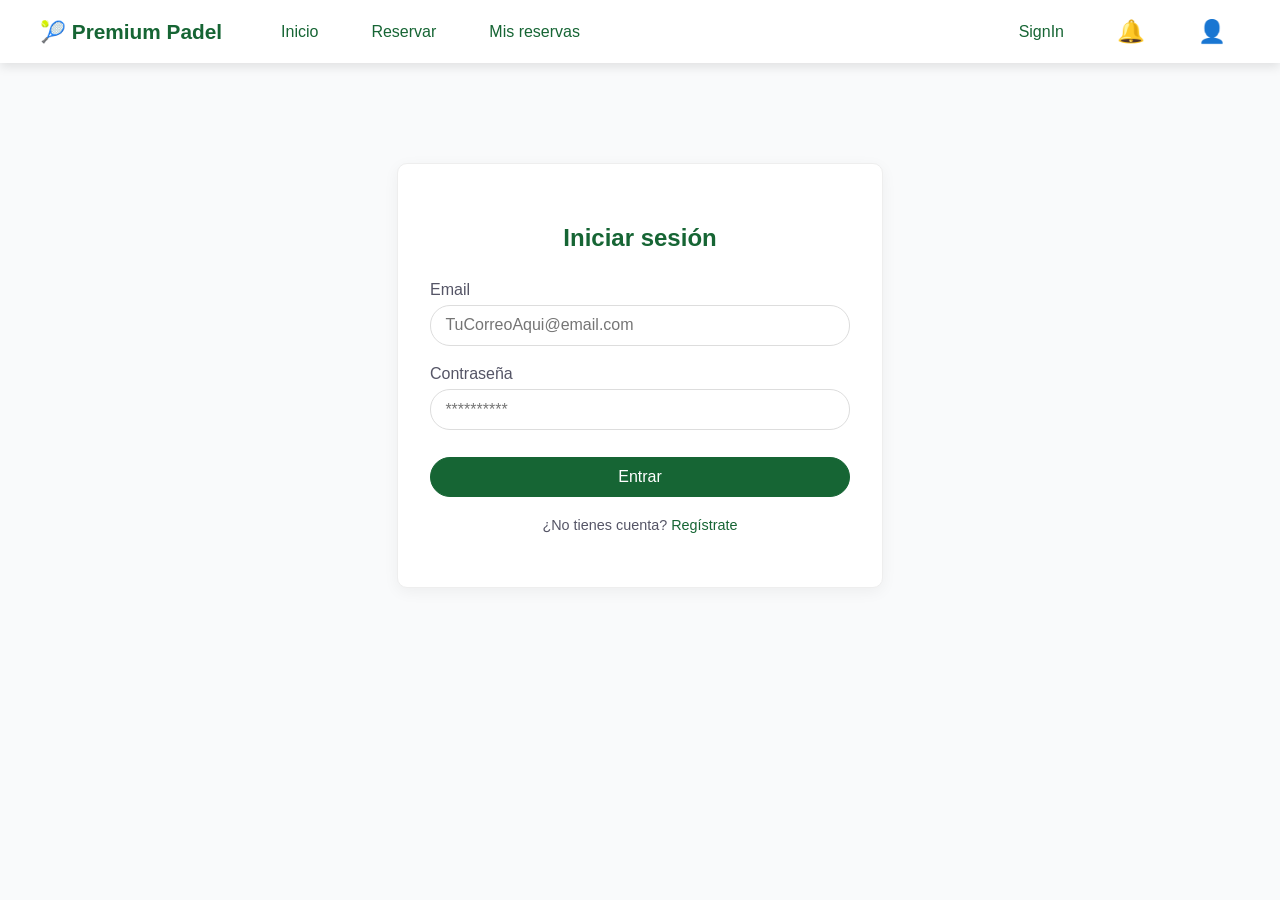
==== commit 71e76f92: "quitado lo hardcodeado de admin.html" ====
--- a/mvc/src/main/resources/static/admin.html
+++ b/mvc/src/main/resources/static/admin.html
@@ -1,131 +1,119 @@
 <!DOCTYPE html>
 <html lang="es">
-    <head>
-        <meta charset="UTF-8">
-        <meta name="viewport" content="width=device-width, initial-scale=1.0">
-        <title>Panel de admin</title>
-        <link rel="stylesheet" href="styles.css">
-        <link rel="icon" type="image/png" href="src/Captura de pantalla 2026-04-15 171537.png">
-    </head>
-    <body>
-        <header class="cabecera">
-            <div class="nav-grupo">
-                <a href="index.html" class="logo">&#127934 Premium Padel</a>
-                <a href="index.html" class="nav-link">Inicio</a>
-                <a href="admin.html" class="nav-link">Panel Admin</a>
-                <a href="adminUsuarios.html" class="nav-link">Usuarios</a>
-                <a href="adminPistas.html" class="nav-link">Pistas</a>
-                <a href="adminReservas.html" class="nav-link">Reservas</a>
+<head>
+    <meta charset="UTF-8">
+    <meta name="viewport" content="width=device-width, initial-scale=1.0">
+    <title>Panel de admin</title>
+    <link rel="stylesheet" href="styles.css">
+    <link rel="icon" type="image/png" href="src/Captura de pantalla 2026-04-15 171537.png">
+</head>
+
+<body>
+<header class="cabecera">
+    <div class="nav-grupo">
+        <a href="index.html" class="logo">&#127934 Premium Padel</a>
+        <a href="index.html" class="nav-link">Inicio</a>
+        <a href="admin.html" class="nav-link">Panel Admin</a>
+        <a href="adminUsuarios.html" class="nav-link">Usuarios</a>
+        <a href="adminPistas.html" class="nav-link">Pistas</a>
+        <a href="adminReservas.html" class="nav-link">Reservas</a>
+    </div>
+
+    <div class="nav-grupo">
+        <span class="admin-badge">ÁREA ADMIN</span>
+        <a href="notificaciones.html" class="nav-link icono">&#128276</a>
+        <a href="perfil.html" class="nav-link icono">&#128100</a>
+    </div>
+</header>
+
+<div class="espacio"></div>
+
+<main class="contenedor-principal admin-dashboard">
+    <section class="intro">
+        <h2>Panel de administración</h2>
+        <p>Resumen general de usuarios, pistas y reservas del club.</p>
+    </section>
+
+    <section class="admin-resumen">
+        <article class="admin-card-resumen">
+            <h3>Usuarios registrados</h3>
+            <p class="dato-admin">...</p>
+        </article>
+
+        <article class="admin-card-resumen">
+            <h3>Pistas activas</h3>
+            <p class="dato-admin">...</p>
+        </article>
+
+        <article class="admin-card-resumen">
+            <h3>Reservas de hoy</h3>
+            <p class="dato-admin">...</p>
+        </article>
+
+        <article class="admin-card-resumen">
+            <h3>Cancelaciones recientes</h3>
+            <p class="dato-admin">...</p>
+        </article>
+    </section>
+
+    <section class="admin-panel-central">
+        <article class="admin-bloque">
+            <div class="admin-bloque-cabecera">
+                <h3>Accesos rápidos</h3>
             </div>
-            <div class="nav-grupo">
-                <span class="admin-badge">ÁREA ADMIN</span>
-                <a href="notificaciones.html" class="nav-link icono">&#128276</a>
-                <a href="perfil.html" class="nav-link icono">&#128100</a>
+
+            <div class="admin-acciones">
+                <a href="adminUsuarios.html" class="btn-filtro">Gestionar usuarios</a>
+                <a href="adminPistas.html" class="btn-filtro">Gestionar pistas</a>
+                <a href="adminReservas.html" class="btn-filtro">Ver reservas</a>
             </div>
-        </header>
-        <div class="espacio"></div>
-        <main class="contenedor-principal admin-dashboard">
-            <section class="intro">
-                <h2>Panel de administración</h2>
-            </section>
-            <div class="espacio"></div>
-            <section class="admin-resumen">
-                <article class="admin-card-resumen">
-                    <h3>Usuarios registrados</h3>
-                    <p class="dato-admin">128</p>
-                </article>
+        </article>
 
-                <article class="admin-card-resumen">
-                    <h3>Pistas activas</h3>
-                    <p class="dato-admin">12</p>
-                </article>
+        <article class="admin-bloque">
+            <div class="admin-bloque-cabecera">
+                <h3>Actividad reciente</h3>
+            </div>
 
-                <article class="admin-card-resumen">
-                    <h3>Reservas de hoy</h3>
-                    <p class="dato-admin">18</p>
-                </article>
+            <div class="admin-actividad">
+                <p>Cargando actividad reciente...</p>
+            </div>
+        </article>
+    </section>
 
-                <article class="admin-card-resumen">
-                    <h3>Cancelaciones recientes</h3>
-                    <p class="dato-admin">3</p>
-                </article>
-            </section>
+    <section class="admin-bloque admin-tabla-bloque">
+        <div class="admin-bloque-cabecera">
+            <h3>Últimas reservas</h3>
+            <a href="adminReservas.html" class="btn-filtro">Ver todas</a>
+        </div>
 
-            <section class="admin-panel-central">
-                <article class="admin-bloque">
-                    <div class="admin-bloque-cabecera">
-                        <h3>Accesos rápidos</h3>
-                    </div>
-                    <div class="admin-acciones">
-                        <a href="adminUsuarios.html" class="btn-filtro">Gestionar usuarios</a>
-                        <a href="adminPistas.html" class="btn-filtro">Gestionar pistas</a>
-                        <a href="adminReservas.html" class="btn-filtro">Ver reservas</a>
-                    </div>
-                </article>
+        <div class="tabla-admin-wrapper">
+            <table class="tabla-admin">
+                <thead>
+                <tr>
+                    <th>ID</th>
+                    <th>Usuario</th>
+                    <th>Pista</th>
+                    <th>Fecha</th>
+                    <th>Hora</th>
+                    <th>Estado</th>
+                </tr>
+                </thead>
 
-                <article class="admin-bloque">
-                    <div class="admin-bloque-cabecera">
-                        <h3>Actividad reciente</h3>
-                    </div>
-                    <div class="admin-actividad">
-                        <p><strong>Reserva #245</strong> creada hoy a las 10:30</p>
-                        <p><strong>Usuario #18</strong> actualizado hoy a las 11:15</p>
-                        <p><strong>Pista 03</strong> desactivada ayer</p>
-                        <p><strong>Reserva #198</strong> cancelada ayer</p>
-                    </div>
-                </article>
-            </section>
-            <section class="admin-bloque admin-tabla-bloque">
-                <div class="admin-bloque-cabecera">
-                    <h3>Últimas reservas</h3>
-                    <a href="adminReservas.html" class="btn-filtro">Ver todas</a>
-                </div>
+                <tbody>
+                <tr>
+                    <td colspan="6">Cargando últimas reservas...</td>
+                </tr>
+                </tbody>
+            </table>
+        </div>
+    </section>
+</main>
 
-                <div class="tabla-admin-wrapper">
-                    <table class="tabla-admin">
-                        <thead>
-                            <tr>
-                                <th>ID</th>
-                                <th>Usuario</th>
-                                <th>Pista</th>
-                                <th>Fecha</th>
-                                <th>Hora</th>
-                                <th>Estado</th>
-                            </tr>
-                        </thead>
-                        <tbody>
-                            <tr>
-                                <td>#245</td>
-                                <td>María García</td>
-                                <td>Pista 02</td>
-                                <td>15/04/2026</td>
-                                <td>18:00</td>
-                                <td><span class="estado-admin estado-activa">ACTIVA</span></td>
-                            </tr>
-                            <tr>
-                                <td>#244</td>
-                                <td>Juan Pérez</td>
-                                <td>Pista 05</td>
-                                <td>15/04/2026</td>
-                                <td>19:30</td>
-                                <td><span class="estado-admin estado-cancelada">CANCELADA</span></td>
-                            </tr>
-                            <tr>
-                                <td>#243</td>
-                                <td>Lucía Martín</td>
-                                <td>Pista 01</td>
-                                <td>15/04/2026</td>
-                                <td>21:00</td>
-                                <td><span class="estado-admin estado-activa">ACTIVA</span></td>
-                            </tr>
-                        </tbody>
-                    </table>
-                </div>
-            </section>
-        </main>
-        <script src="admin.js"></script>
-    </body>        
-    <footer class="login-footer">
-        <p>@ 2026 Premium Padel Club</p>
-    </footer>
-</html>
+<footer class="login-footer">
+    <p>@ 2026 Premium Padel Club</p>
+</footer>
+
+<script src="admin.js"></script>
+<script src="navbar.js"></script>
+</body>
+</html>
